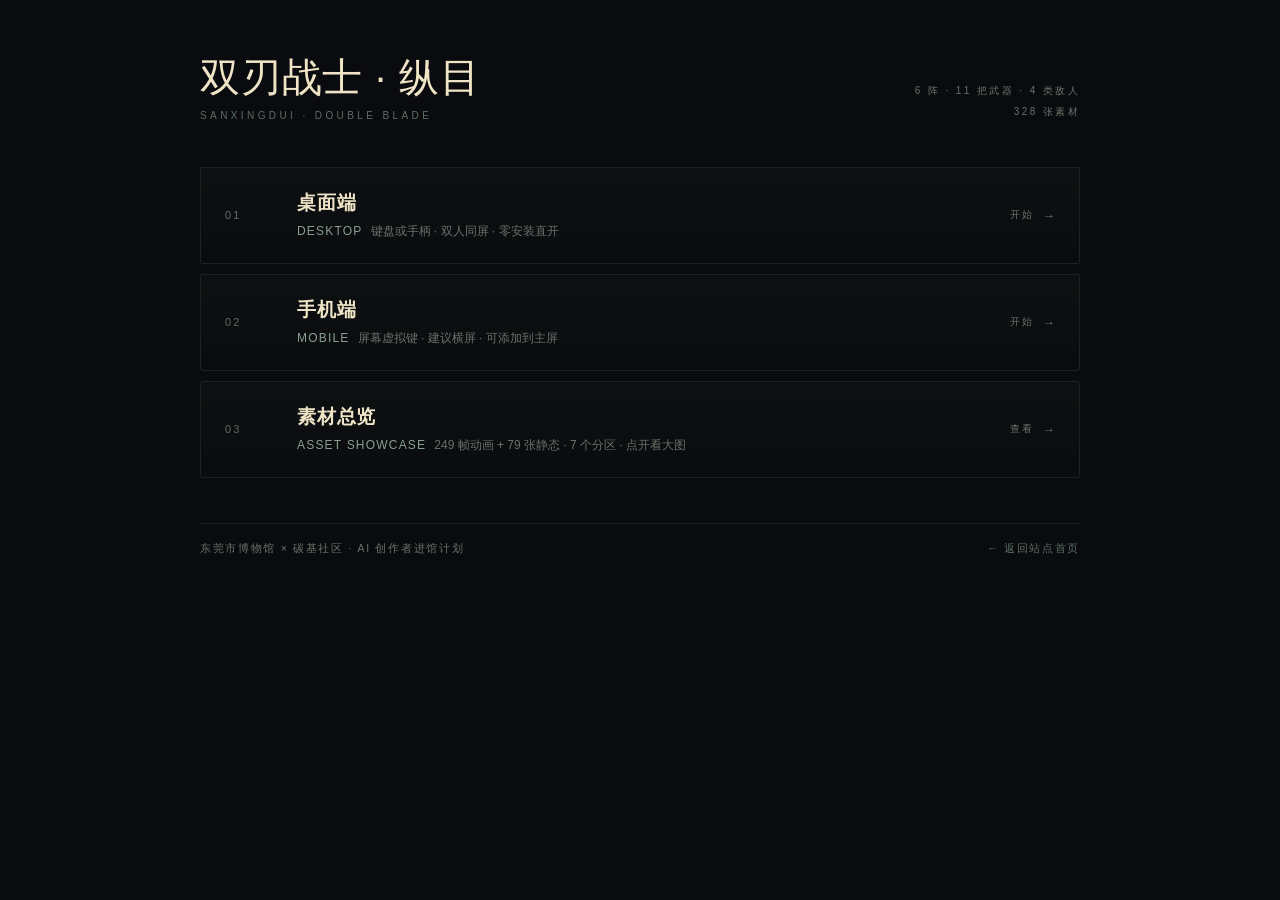
==== hub.html @ bc93ea7d "feat(showcase): 素材总览页 + 站点二级索引 展示页（录屏用，与游戏本体解耦，只读 js/anim-data.js 与 assets/）： - 7 个 tab：角色 12 动作 / 武" ====
<!DOCTYPE html>
<html lang="zh-CN">
<head>
<meta charset="UTF-8">
<meta name="viewport" content="width=device-width,initial-scale=1,viewport-fit=cover">
<title>双刃战士 · 纵目</title>
<meta name="theme-color" content="#0a0b0e">
<link rel="icon" href="play/assets/icon/favicon.ico">
<style>
  :root{
    color-scheme:dark;
    --ink:#0a0b0e;
    --line:#1d211f;
    --bronze:#8aa08f;
    --bronze-dim:#5c6f63;
    --patina:#3d6b57;
    --patina-lit:#7bb59c;
    --gold:#c6b998;
    --mute:#6a7268;
  }
  *{margin:0;padding:0;box-sizing:border-box}
  html,body{min-height:100%}
  body{
    background:var(--ink);
    color:var(--gold);
    font-family:-apple-system,BlinkMacSystemFont,"PingFang SC","Microsoft YaHei","Source Han Sans SC",sans-serif;
    -webkit-font-smoothing:antialiased;
    padding:clamp(28px,6vh,68px) clamp(20px,5vw,48px);
    display:flex;align-items:center;justify-content:center;
  }
  main{width:min(880px,100%)}

  .hd{display:flex;align-items:flex-end;justify-content:space-between;gap:24px;flex-wrap:wrap;margin-bottom:clamp(28px,5vh,48px)}
  h1{
    font-size:clamp(26px,4vw,40px);font-weight:300;letter-spacing:.02em;line-height:1.15;
    color:#f0e4c6;
  }
  h1 small{display:block;margin-top:10px;font-size:10px;letter-spacing:.34em;text-transform:uppercase;color:var(--bronze-dim)}
  .meta{font-size:10px;letter-spacing:.24em;color:var(--mute);text-align:right;line-height:2.1;white-space:nowrap}

  ul{list-style:none}
  li{margin-bottom:10px}
  a.entry{
    display:grid;grid-template-columns:52px 1fr auto;align-items:center;gap:20px;
    text-decoration:none;padding:22px 24px;
    border:1px solid var(--line);border-radius:2px;
    background:linear-gradient(180deg,rgba(61,107,87,.05),rgba(61,107,87,0));
    transition:border-color .2s ease,background .2s ease,transform .2s ease;
  }
  a.entry:hover,a.entry:focus-visible{
    border-color:rgba(123,181,156,.5);
    background:linear-gradient(180deg,rgba(61,107,87,.16),rgba(61,107,87,.02));
    outline:none;
  }
  .no{
    font-size:11px;letter-spacing:.2em;color:var(--bronze-dim);
    font-variant-numeric:tabular-nums;
  }
  .txt b{display:block;font-size:19px;font-weight:600;letter-spacing:.04em;color:#f0e4c6;transition:color .2s ease}
  a.entry:hover .txt b{color:var(--patina-lit)}
  .txt span{display:block;margin-top:6px;font-size:12px;line-height:1.6;color:var(--mute)}
  .txt em{font-style:normal;color:var(--bronze);letter-spacing:.1em;margin-right:8px}
  .go{
    font-size:10px;letter-spacing:.22em;color:var(--mute);
    display:flex;align-items:center;gap:8px;white-space:nowrap;
    transition:color .2s ease;
  }
  a.entry:hover .go{color:var(--patina-lit)}
  .go::after{content:"→";font-size:13px;letter-spacing:0}

  footer{
    margin-top:clamp(30px,5vh,46px);padding-top:18px;border-top:1px solid var(--line);
    display:flex;justify-content:space-between;gap:16px;flex-wrap:wrap;
    font-size:10.5px;letter-spacing:.16em;color:var(--mute);
  }
  footer a{color:var(--bronze-dim);text-decoration:none;transition:color .2s}
  footer a:hover{color:var(--gold)}

  @media (max-width:560px){
    a.entry{grid-template-columns:34px 1fr;gap:12px;padding:18px 16px}
    .go{display:none}
    .txt b{font-size:17px}
    .meta{text-align:left}
    footer{font-size:10px}
  }
</style>
</head>
<body>
<main>
  <div class="hd">
    <h1>
      双刃战士 · 纵目
      <small>Sanxingdui · Double Blade</small>
    </h1>
    <div class="meta">
      6 阵 · 11 把武器 · 4 类敌人<br>
      328 张素材
    </div>
  </div>

  <ul>
    <li>
      <a class="entry" href="play/">
        <span class="no">01</span>
        <span class="txt">
          <b>桌面端</b>
          <span><em>DESKTOP</em>键盘或手柄 · 双人同屏 · 零安装直开</span>
        </span>
        <span class="go">开始</span>
      </a>
    </li>
    <li>
      <a class="entry" href="play/mobile.html">
        <span class="no">02</span>
        <span class="txt">
          <b>手机端</b>
          <span><em>MOBILE</em>屏幕虚拟键 · 建议横屏 · 可添加到主屏</span>
        </span>
        <span class="go">开始</span>
      </a>
    </li>
    <li>
      <a class="entry" href="showcase/">
        <span class="no">03</span>
        <span class="txt">
          <b>素材总览</b>
          <span><em>ASSET SHOWCASE</em>249 帧动画 + 79 张静态 · 7 个分区 · 点开看大图</span>
        </span>
        <span class="go">查看</span>
      </a>
    </li>
  </ul>

  <footer>
    <span>东莞市博物馆 × 碳基社区 · AI 创作者进馆计划</span>
    <a href="/">← 返回站点首页</a>
  </footer>
</main>
</body>
</html>
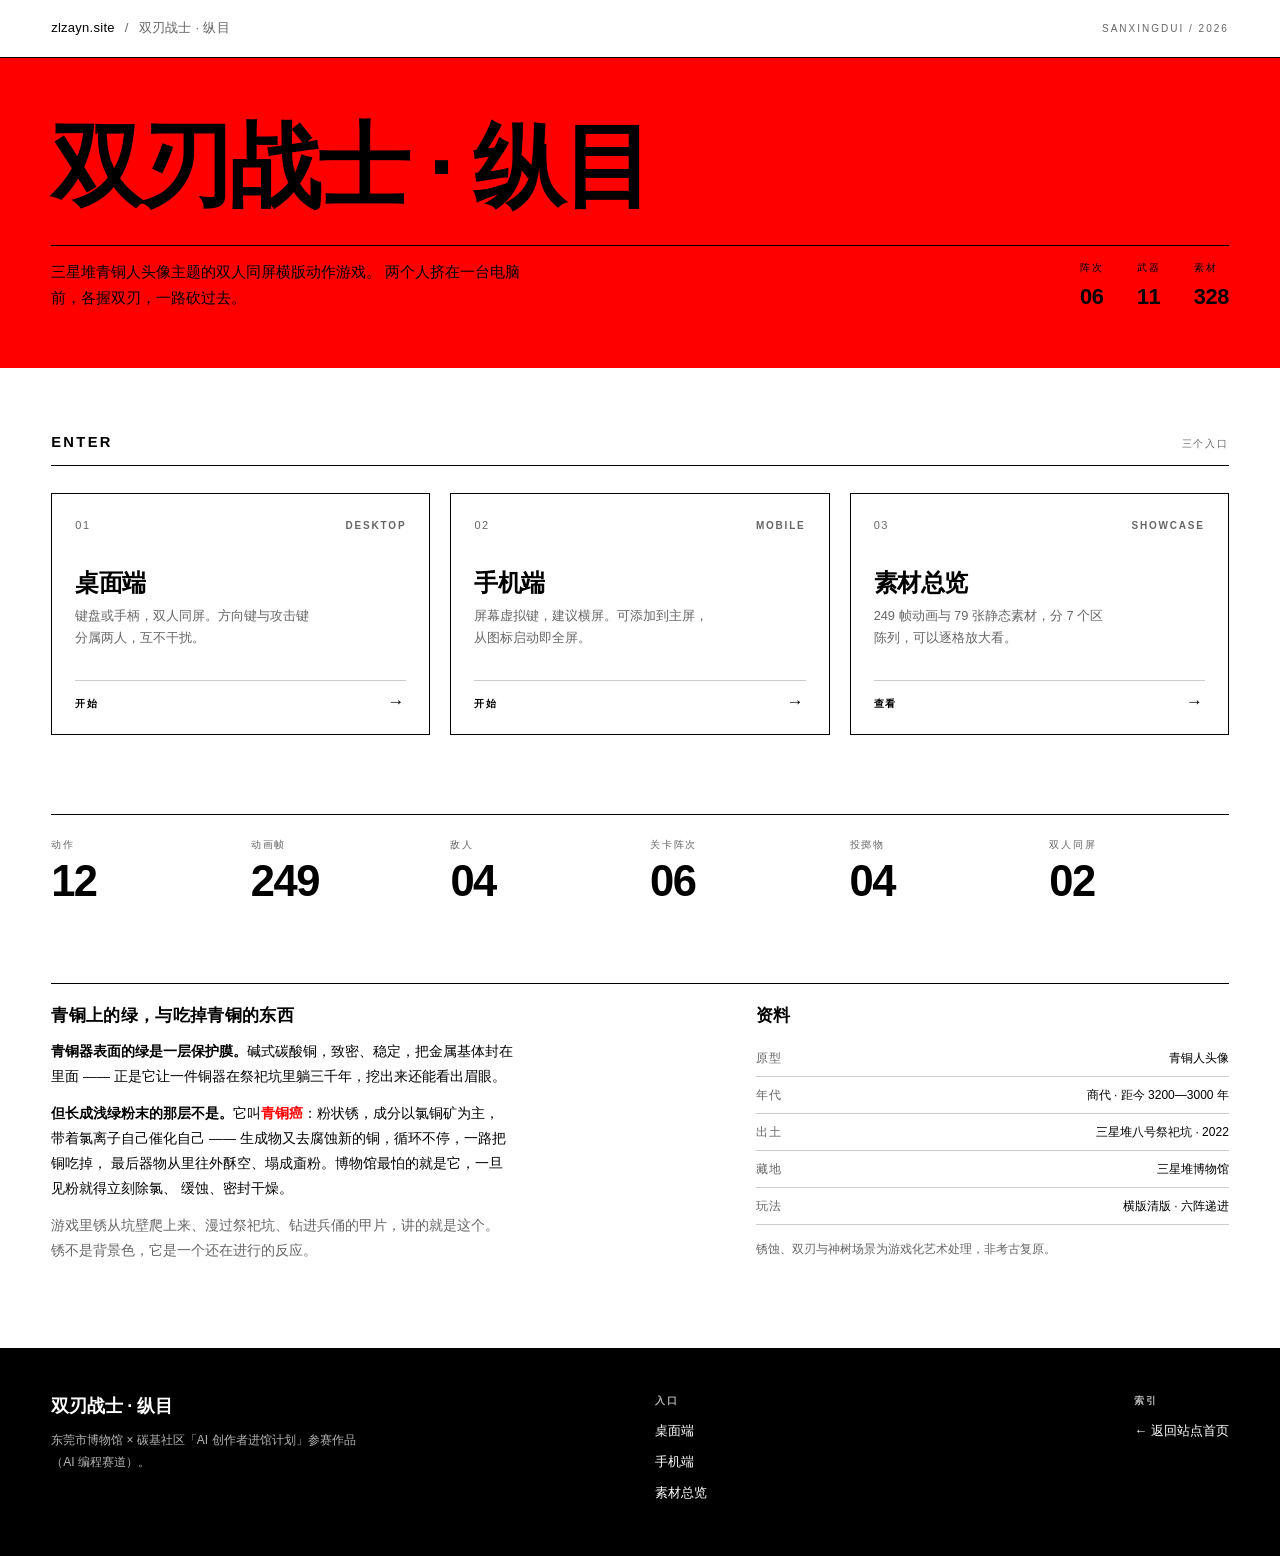
==== commit 71cc81fc: "feat(site): 一级 / 二级索引改成瑞士国际风格 + 站点 README 两个索引页都重写为 Swiss International Style： 纯黑 / 纯白 / 纯红三色、Helvet" ====
--- a/hub.html
+++ b/hub.html
@@ -3,138 +3,636 @@
 <head>
 <meta charset="UTF-8">
 <meta name="viewport" content="width=device-width,initial-scale=1,viewport-fit=cover">
-<title>双刃战士 · 纵目</title>
-<meta name="theme-color" content="#0a0b0e">
+<title>双刃战士 · 纵目 — 入口</title>
+<meta name="description" content="三星堆青铜人头像主题的双人同屏横版动作游戏：桌面端、手机端、素材总览。">
+<meta name="theme-color" content="#ffffff">
 <link rel="icon" href="play/assets/icon/favicon.ico">
 <style>
+  /* ==================================================================
+     Swiss International Style — 项目二级索引
+     ------------------------------------------------------------------
+     配色：#000 / #fff / #ff0000。无圆角、无阴影、无渐变。
+     交互只改颜色与边框色；唯一的位移是按钮箭头。
+     全部过渡 150ms ease-out。左对齐，标题超大粗体紧凑行高。
+     ================================================================== */
+
   :root{
-    color-scheme:dark;
-    --ink:#0a0b0e;
-    --line:#1d211f;
-    --bronze:#8aa08f;
-    --bronze-dim:#5c6f63;
-    --patina:#3d6b57;
-    --patina-lit:#7bb59c;
-    --gold:#c6b998;
-    --mute:#6a7268;
-  }
-  *{margin:0;padding:0;box-sizing:border-box}
-  html,body{min-height:100%}
+    --ink:#000000;
+    --paper:#ffffff;
+    --red:#ff0000;
+    --line:#cccccc;
+    --wash:#f0f0f0;
+    --mute:#666666;
+    --pad:clamp(20px, 4vw, 64px);
+  }
+
+  *,*::before,*::after{box-sizing:border-box}
+
+  html{-webkit-text-size-adjust:100%}
+
   body{
+    margin:0;
+    background:var(--paper);
+    color:var(--ink);
+    font-family:"Helvetica Neue",Helvetica,Arial,"Liberation Sans",
+                "PingFang SC","Hiragino Sans GB","Microsoft YaHei",sans-serif;
+    font-size:16px;
+    line-height:1.5;
+    -webkit-font-smoothing:antialiased;
+  }
+
+  .wrap{
+    max-width:1440px;
+    margin:0 auto;
+    padding-left:var(--pad);
+    padding-right:var(--pad);
+  }
+
+  code{
+    font-family:inherit;
+    font-size:0.94em;
+    border-bottom:1px solid var(--line);
+  }
+
+  /* ------------------------------------------------------------ 导航 */
+
+  .nav{border-bottom:1px solid var(--ink)}
+
+  .nav-in{
+    display:flex;
+    align-items:baseline;
+    justify-content:space-between;
+    gap:16px;
+    padding-top:18px;
+    padding-bottom:18px;
+  }
+
+  .crumb{
+    display:flex;
+    align-items:baseline;
+    gap:10px;
+    font-size:13px;
+    letter-spacing:0.02em;
+  }
+
+  .crumb a{
+    color:var(--ink);
+    text-decoration:none;
+    border-bottom:1px solid transparent;
+    transition:border-color 150ms ease-out,color 150ms ease-out;
+  }
+
+  .crumb a:hover{color:var(--red);border-bottom-color:var(--red)}
+
+  .crumb span{color:var(--mute)}
+
+  .nav-meta{
+    font-size:10px;
+    letter-spacing:0.2em;
+    text-transform:uppercase;
+    color:var(--mute);
+    font-variant-numeric:tabular-nums;
+    white-space:nowrap;
+  }
+
+  /* ------------------------------------------------------------ 标题块（红底）
+
+     Hero 用纯红实色块，黑字压在上面：对比度 5.25:1，过 WCAG AA。 */
+
+  .hero{
+    background:var(--red);
+    color:var(--ink);
+  }
+
+  .hero-in{
+    padding-top:clamp(40px,7vh,88px);
+    padding-bottom:clamp(36px,6vh,72px);
+  }
+
+  /* 一行标题：按可用宽度反算字号，宁可小一档也不折行。
+     line-height 用 1 —— 汉字没有上下伸部，压到 0.9 以下会切到头顶。 */
+  .hero h1{
+    margin:0;
+    font-size:clamp(26px,7.2vw,118px);
+    font-weight:700;
+    letter-spacing:-0.035em;
+    line-height:1;
+    white-space:nowrap;
+  }
+
+  .hero-sub{
+    display:grid;
+    grid-template-columns:repeat(12,1fr);
+    gap:16px;
+    margin-top:clamp(24px,3.6vh,40px);
+    padding-top:14px;
+    border-top:1px solid var(--ink);
+  }
+
+  .hero-sub p{
+    grid-column:span 7;
+    margin:0;
+    font-size:clamp(13px,1.15vw,15px);
+    line-height:1.75;
+    max-width:58ch;
+  }
+
+  .hero-sub dl{
+    grid-column:span 5;
+    justify-self:end;
+    margin:0;
+    display:flex;
+    gap:clamp(18px,2.6vw,40px);
+  }
+
+  .hero-sub dt{
+    font-size:10px;
+    letter-spacing:0.18em;
+    text-transform:uppercase;
+  }
+
+  .hero-sub dd{
+    margin:6px 0 0;
+    font-size:clamp(17px,1.7vw,23px);
+    font-weight:700;
+    letter-spacing:-0.02em;
+    font-variant-numeric:tabular-nums;
+  }
+
+  /* ------------------------------------------------------------ 三个入口 */
+
+  .entries{
+    padding-top:clamp(40px,7vh,88px);
+    padding-bottom:clamp(40px,7vh,88px);
+  }
+
+  .entries-hd{
+    display:flex;
+    align-items:baseline;
+    justify-content:space-between;
+    gap:16px;
+    padding-bottom:12px;
+    border-bottom:1px solid var(--ink);
+  }
+
+  .entries-hd h2{
+    margin:0;
+    font-size:clamp(13px,1.15vw,15px);
+    font-weight:700;
+    letter-spacing:0.16em;
+    text-transform:uppercase;
+  }
+
+  .entries-hd span{
+    font-size:10px;
+    letter-spacing:0.18em;
+    text-transform:uppercase;
+    color:var(--mute);
+  }
+
+  .grid{
+    display:grid;
+    grid-template-columns:repeat(12,1fr);
+    gap:clamp(12px,1.6vw,20px);
+    margin-top:clamp(20px,3vh,32px);
+  }
+
+  /* 卡片：直角、1px 黑框、无阴影。
+     hover 只做三件事：背景转 #f0f0f0、边框转红、标签转红 + 箭头右移。 */
+  .card{
+    grid-column:span 4;
+    display:flex;
+    flex-direction:column;
+    justify-content:space-between;
+    min-height:clamp(190px,20vw,240px);
+    border:1px solid var(--ink);
+    background:var(--paper);
+    padding:clamp(16px,1.8vw,24px);
+    text-decoration:none;
+    color:var(--ink);
+    transition:background-color 150ms ease-out,border-color 150ms ease-out;
+  }
+
+  .card:hover,
+  .card:focus-visible{
+    background:var(--wash);
+    border-color:var(--red);
+  }
+
+  .card-top{
+    display:flex;
+    align-items:baseline;
+    justify-content:space-between;
+    gap:12px;
+  }
+
+  .card-no{
+    font-size:11px;
+    letter-spacing:0.14em;
+    color:var(--mute);
+    font-variant-numeric:tabular-nums;
+    transition:color 150ms ease-out;
+  }
+
+  .card:hover .card-no{color:var(--red)}
+
+  .card-tag{
+    font-size:10px;
+    font-weight:700;
+    letter-spacing:0.18em;
+    text-transform:uppercase;
+    color:var(--mute);
+    transition:color 150ms ease-out;
+  }
+
+  .card:hover .card-tag{color:var(--red)}
+
+  .card-mid{margin-top:clamp(24px,3vw,36px)}
+
+  .card h3{
+    margin:0;
+    font-size:clamp(18px,1.9vw,24px);
+    font-weight:700;
+    letter-spacing:-0.02em;
+    line-height:1.15;
+  }
+
+  .card p{
+    margin:8px 0 0;
+    font-size:clamp(12px,1vw,13px);
+    line-height:1.7;
+    color:var(--mute);
+    max-width:34ch;
+  }
+
+  .card-go{
+    display:flex;
+    align-items:baseline;
+    justify-content:space-between;
+    gap:12px;
+    margin-top:clamp(20px,2.6vw,32px);
+    padding-top:12px;
+    border-top:1px solid var(--line);
+    font-size:10px;
+    font-weight:700;
+    letter-spacing:0.18em;
+    text-transform:uppercase;
+    transition:border-color 150ms ease-out;
+  }
+
+  .card:hover .card-go{border-top-color:var(--red)}
+
+  .card-arrow{
+    font-size:17px;
+    line-height:1;
+    transition:transform 150ms ease-out,color 150ms ease-out;
+  }
+
+  .card:hover .card-arrow,
+  .card:focus-visible .card-arrow{
+    transform:translateX(8px);
+    color:var(--red);
+  }
+
+  /* ------------------------------------------------------------ 数据 */
+
+  .facts{
+    padding-bottom:clamp(40px,7vh,88px);
+  }
+
+  .facts-grid{
+    display:grid;
+    grid-template-columns:repeat(12,1fr);
+    gap:clamp(12px,1.6vw,20px);
+    border-top:1px solid var(--ink);
+    padding-top:clamp(16px,2.4vh,24px);
+  }
+
+  .fact{grid-column:span 2}
+
+  .fact dt{
+    font-size:10px;
+    letter-spacing:0.18em;
+    text-transform:uppercase;
+    color:var(--mute);
+  }
+
+  .fact dd{
+    margin:8px 0 0;
+    font-size:clamp(24px,3.4vw,44px);
+    font-weight:700;
+    letter-spacing:-0.035em;
+    line-height:1;
+    font-variant-numeric:tabular-nums;
+  }
+
+  /* ------------------------------------------------------------ 关于 */
+
+  .about{
+    padding-bottom:clamp(48px,8vh,104px);
+  }
+
+  .about-grid{
+    display:grid;
+    grid-template-columns:repeat(12,1fr);
+    gap:clamp(16px,2.4vw,40px);
+    border-top:1px solid var(--ink);
+    padding-top:20px;
+  }
+
+  .about-main{grid-column:span 7}
+  .about-side{grid-column:span 5}
+
+  .about h2{
+    margin:0 0 12px;
+    font-size:clamp(15px,1.3vw,17px);
+    font-weight:700;
+    letter-spacing:0.02em;
+  }
+
+  .about p{
+    margin:0 0 12px;
+    font-size:13.5px;
+    line-height:1.85;
+    max-width:62ch;
+  }
+
+  .about p.mute{color:var(--mute)}
+
+  .about b{font-weight:700}
+
+  .about em{
+    font-style:normal;
+    color:var(--red);
+    font-weight:700;
+  }
+
+  .about-side dl{
+    margin:0;
+    display:grid;
+    grid-template-columns:1fr;
+    gap:0;
+  }
+
+  .about-side .kv{
+    display:flex;
+    justify-content:space-between;
+    gap:16px;
+    padding:9px 0;
+    border-bottom:1px solid var(--line);
+    font-size:12px;
+  }
+
+  .about-side .kv dt{color:var(--mute);letter-spacing:0.04em}
+  .about-side .kv dd{margin:0;font-variant-numeric:tabular-nums}
+
+  /* ------------------------------------------------------------ 页脚 */
+
+  .foot{
     background:var(--ink);
-    color:var(--gold);
-    font-family:-apple-system,BlinkMacSystemFont,"PingFang SC","Microsoft YaHei","Source Han Sans SC",sans-serif;
-    -webkit-font-smoothing:antialiased;
-    padding:clamp(28px,6vh,68px) clamp(20px,5vw,48px);
-    display:flex;align-items:center;justify-content:center;
-  }
-  main{width:min(880px,100%)}
-
-  .hd{display:flex;align-items:flex-end;justify-content:space-between;gap:24px;flex-wrap:wrap;margin-bottom:clamp(28px,5vh,48px)}
-  h1{
-    font-size:clamp(26px,4vw,40px);font-weight:300;letter-spacing:.02em;line-height:1.15;
-    color:#f0e4c6;
-  }
-  h1 small{display:block;margin-top:10px;font-size:10px;letter-spacing:.34em;text-transform:uppercase;color:var(--bronze-dim)}
-  .meta{font-size:10px;letter-spacing:.24em;color:var(--mute);text-align:right;line-height:2.1;white-space:nowrap}
-
-  ul{list-style:none}
-  li{margin-bottom:10px}
-  a.entry{
-    display:grid;grid-template-columns:52px 1fr auto;align-items:center;gap:20px;
-    text-decoration:none;padding:22px 24px;
-    border:1px solid var(--line);border-radius:2px;
-    background:linear-gradient(180deg,rgba(61,107,87,.05),rgba(61,107,87,0));
-    transition:border-color .2s ease,background .2s ease,transform .2s ease;
-  }
-  a.entry:hover,a.entry:focus-visible{
-    border-color:rgba(123,181,156,.5);
-    background:linear-gradient(180deg,rgba(61,107,87,.16),rgba(61,107,87,.02));
-    outline:none;
-  }
-  .no{
-    font-size:11px;letter-spacing:.2em;color:var(--bronze-dim);
-    font-variant-numeric:tabular-nums;
-  }
-  .txt b{display:block;font-size:19px;font-weight:600;letter-spacing:.04em;color:#f0e4c6;transition:color .2s ease}
-  a.entry:hover .txt b{color:var(--patina-lit)}
-  .txt span{display:block;margin-top:6px;font-size:12px;line-height:1.6;color:var(--mute)}
-  .txt em{font-style:normal;color:var(--bronze);letter-spacing:.1em;margin-right:8px}
-  .go{
-    font-size:10px;letter-spacing:.22em;color:var(--mute);
-    display:flex;align-items:center;gap:8px;white-space:nowrap;
-    transition:color .2s ease;
-  }
-  a.entry:hover .go{color:var(--patina-lit)}
-  .go::after{content:"→";font-size:13px;letter-spacing:0}
-
-  footer{
-    margin-top:clamp(30px,5vh,46px);padding-top:18px;border-top:1px solid var(--line);
-    display:flex;justify-content:space-between;gap:16px;flex-wrap:wrap;
-    font-size:10.5px;letter-spacing:.16em;color:var(--mute);
-  }
-  footer a{color:var(--bronze-dim);text-decoration:none;transition:color .2s}
-  footer a:hover{color:var(--gold)}
-
-  @media (max-width:560px){
-    a.entry{grid-template-columns:34px 1fr;gap:12px;padding:18px 16px}
-    .go{display:none}
-    .txt b{font-size:17px}
-    .meta{text-align:left}
-    footer{font-size:10px}
+    color:var(--paper);
+  }
+
+  .foot-in{
+    display:grid;
+    grid-template-columns:repeat(12,1fr);
+    gap:clamp(16px,2.4vw,40px);
+    padding-top:clamp(32px,5vh,56px);
+    padding-bottom:clamp(32px,5vh,56px);
+  }
+
+  .foot-a{grid-column:span 6}
+  .foot-b{grid-column:span 3}
+  .foot-c{grid-column:span 3;justify-self:end}
+
+  .foot .mark{
+    font-size:clamp(15px,1.6vw,18px);
+    font-weight:700;
+    letter-spacing:-0.01em;
+  }
+
+  .foot p{
+    margin:10px 0 0;
+    font-size:12px;
+    line-height:1.8;
+    color:#b3b3b3;
+    max-width:46ch;
+  }
+
+  .foot h4{
+    margin:0 0 10px;
+    font-size:10px;
+    font-weight:700;
+    letter-spacing:0.18em;
+    text-transform:uppercase;
+    color:#b3b3b3;
+  }
+
+  .foot ul{list-style:none;margin:0;padding:0}
+  .foot li{margin-bottom:7px}
+
+  .foot a{
+    color:var(--paper);
+    text-decoration:none;
+    font-size:13px;
+    transition:color 150ms ease-out;
+  }
+
+  .foot a:hover{color:var(--red)}
+
+  /* ------------------------------------------------------------ 焦点与动效 */
+
+  a:focus-visible{
+    outline:2px solid var(--ink);
+    outline-offset:3px;
+  }
+
+  .foot a:focus-visible{outline-color:var(--paper)}
+
+  @media (prefers-reduced-motion: reduce){
+    *{transition:none !important}
+    .card:hover .card-arrow,
+    .card:focus-visible .card-arrow{transform:none}
+  }
+
+  /* ------------------------------------------------------------ 窄屏 */
+
+  @media (max-width:980px){
+    .card{grid-column:span 6}
+    .fact{grid-column:span 3}
+    .about-main,.about-side{grid-column:span 12}
+  }
+
+  /* 极窄屏兜底：nowrap 的标题在 240px 以下会顶出横向滚动条 */
+  @media (max-width:420px){
+    .hero h1{white-space:normal;font-size:26px;line-height:1.15}
+  }
+
+  @media (max-width:700px){
+    .hero-sub p,
+    .hero-sub dl{grid-column:span 12}
+    .hero-sub dl{justify-self:start;margin-top:6px;flex-wrap:wrap}
+    .card{grid-column:span 12;min-height:0}
+    .fact{grid-column:span 4}
+    .foot-a,.foot-b,.foot-c{grid-column:span 12;justify-self:start}
   }
 </style>
 </head>
 <body>
+
+<nav class="nav">
+  <div class="wrap nav-in">
+    <div class="crumb">
+      <a href="/">zlzayn.site</a>
+      <span>/</span>
+      <span>双刃战士 · 纵目</span>
+    </div>
+    <span class="nav-meta">Sanxingdui / 2026</span>
+  </div>
+</nav>
+
+<header class="hero">
+  <div class="wrap hero-in">
+    <h1>双刃战士 · 纵目</h1>
+    <div class="hero-sub">
+      <p>
+        三星堆青铜人头像主题的双人同屏横版动作游戏。
+        两个人挤在一台电脑前，各握双刃，一路砍过去。
+      </p>
+      <dl>
+        <div><dt>阵次</dt><dd>06</dd></div>
+        <div><dt>武器</dt><dd>11</dd></div>
+        <div><dt>素材</dt><dd>328</dd></div>
+      </dl>
+    </div>
+  </div>
+</header>
+
 <main>
-  <div class="hd">
-    <h1>
-      双刃战士 · 纵目
-      <small>Sanxingdui · Double Blade</small>
-    </h1>
-    <div class="meta">
-      6 阵 · 11 把武器 · 4 类敌人<br>
-      328 张素材
+  <section class="wrap entries">
+    <div class="entries-hd">
+      <h2>Enter</h2>
+      <span>三个入口</span>
+    </div>
+
+    <div class="grid">
+      <a class="card" href="play/">
+        <div class="card-top">
+          <span class="card-no">01</span>
+          <span class="card-tag">Desktop</span>
+        </div>
+        <div class="card-mid">
+          <h3>桌面端</h3>
+          <p>键盘或手柄，双人同屏。方向键与攻击键分属两人，互不干扰。</p>
+        </div>
+        <div class="card-go">
+          <span>开始</span>
+          <span class="card-arrow" aria-hidden="true">→</span>
+        </div>
+      </a>
+
+      <a class="card" href="play/mobile.html">
+        <div class="card-top">
+          <span class="card-no">02</span>
+          <span class="card-tag">Mobile</span>
+        </div>
+        <div class="card-mid">
+          <h3>手机端</h3>
+          <p>屏幕虚拟键，建议横屏。可添加到主屏，从图标启动即全屏。</p>
+        </div>
+        <div class="card-go">
+          <span>开始</span>
+          <span class="card-arrow" aria-hidden="true">→</span>
+        </div>
+      </a>
+
+      <a class="card" href="showcase/">
+        <div class="card-top">
+          <span class="card-no">03</span>
+          <span class="card-tag">Showcase</span>
+        </div>
+        <div class="card-mid">
+          <h3>素材总览</h3>
+          <p>249 帧动画与 79 张静态素材，分 7 个区陈列，可以逐格放大看。</p>
+        </div>
+        <div class="card-go">
+          <span>查看</span>
+          <span class="card-arrow" aria-hidden="true">→</span>
+        </div>
+      </a>
+    </div>
+  </section>
+
+  <section class="wrap facts">
+    <dl class="facts-grid">
+      <div class="fact"><dt>动作</dt><dd>12</dd></div>
+      <div class="fact"><dt>动画帧</dt><dd>249</dd></div>
+      <div class="fact"><dt>敌人</dt><dd>04</dd></div>
+      <div class="fact"><dt>关卡阵次</dt><dd>06</dd></div>
+      <div class="fact"><dt>投掷物</dt><dd>04</dd></div>
+      <div class="fact"><dt>双人同屏</dt><dd>02</dd></div>
+    </dl>
+  </section>
+
+  <section class="wrap about">
+    <div class="about-grid">
+      <div class="about-main">
+        <h2>青铜上的绿，与吃掉青铜的东西</h2>
+        <p>
+          <b>青铜器表面的绿是一层保护膜。</b>碱式碳酸铜，致密、稳定，把金属基体封在里面 ——
+          正是它让一件铜器在祭祀坑里躺三千年，挖出来还能看出眉眼。
+        </p>
+        <p>
+          <b>但长成浅绿粉末的那层不是。</b>它叫<em>青铜癌</em>：粉状锈，成分以氯铜矿为主，
+          带着氯离子自己催化自己 —— 生成物又去腐蚀新的铜，循环不停，一路把铜吃掉，
+          最后器物从里往外酥空、塌成齑粉。博物馆最怕的就是它，一旦见粉就得立刻除氯、
+          缓蚀、密封干燥。
+        </p>
+        <p class="mute">
+          游戏里锈从坑壁爬上来、漫过祭祀坑、钻进兵俑的甲片，讲的就是这个。
+          锈不是背景色，它是一个还在进行的反应。
+        </p>
+      </div>
+
+      <div class="about-side">
+        <h2>资料</h2>
+        <dl>
+          <div class="kv"><dt>原型</dt><dd>青铜人头像</dd></div>
+          <div class="kv"><dt>年代</dt><dd>商代 · 距今 3200—3000 年</dd></div>
+          <div class="kv"><dt>出土</dt><dd>三星堆八号祭祀坑 · 2022</dd></div>
+          <div class="kv"><dt>藏地</dt><dd>三星堆博物馆</dd></div>
+          <div class="kv"><dt>玩法</dt><dd>横版清版 · 六阵递进</dd></div>
+        </dl>
+        <p class="mute" style="margin-top:14px;font-size:11.5px;line-height:1.8;color:#666">
+          锈蚀、双刃与神树场景为游戏化艺术处理，非考古复原。
+        </p>
+      </div>
+    </div>
+  </section>
+</main>
+
+<footer class="foot">
+  <div class="wrap foot-in">
+    <div class="foot-a">
+      <span class="mark">双刃战士 · 纵目</span>
+      <p>东莞市博物馆 × 碳基社区「AI 创作者进馆计划」参赛作品（AI 编程赛道）。</p>
+    </div>
+    <div class="foot-b">
+      <h4>入口</h4>
+      <ul>
+        <li><a href="play/">桌面端</a></li>
+        <li><a href="play/mobile.html">手机端</a></li>
+        <li><a href="showcase/">素材总览</a></li>
+      </ul>
+    </div>
+    <div class="foot-c">
+      <h4>索引</h4>
+      <ul>
+        <li><a href="/">← 返回站点首页</a></li>
+      </ul>
     </div>
   </div>
-
-  <ul>
-    <li>
-      <a class="entry" href="play/">
-        <span class="no">01</span>
-        <span class="txt">
-          <b>桌面端</b>
-          <span><em>DESKTOP</em>键盘或手柄 · 双人同屏 · 零安装直开</span>
-        </span>
-        <span class="go">开始</span>
-      </a>
-    </li>
-    <li>
-      <a class="entry" href="play/mobile.html">
-        <span class="no">02</span>
-        <span class="txt">
-          <b>手机端</b>
-          <span><em>MOBILE</em>屏幕虚拟键 · 建议横屏 · 可添加到主屏</span>
-        </span>
-        <span class="go">开始</span>
-      </a>
-    </li>
-    <li>
-      <a class="entry" href="showcase/">
-        <span class="no">03</span>
-        <span class="txt">
-          <b>素材总览</b>
-          <span><em>ASSET SHOWCASE</em>249 帧动画 + 79 张静态 · 7 个分区 · 点开看大图</span>
-        </span>
-        <span class="go">查看</span>
-      </a>
-    </li>
-  </ul>
-
-  <footer>
-    <span>东莞市博物馆 × 碳基社区 · AI 创作者进馆计划</span>
-    <a href="/">← 返回站点首页</a>
-  </footer>
-</main>
+</footer>
+
 </body>
 </html>
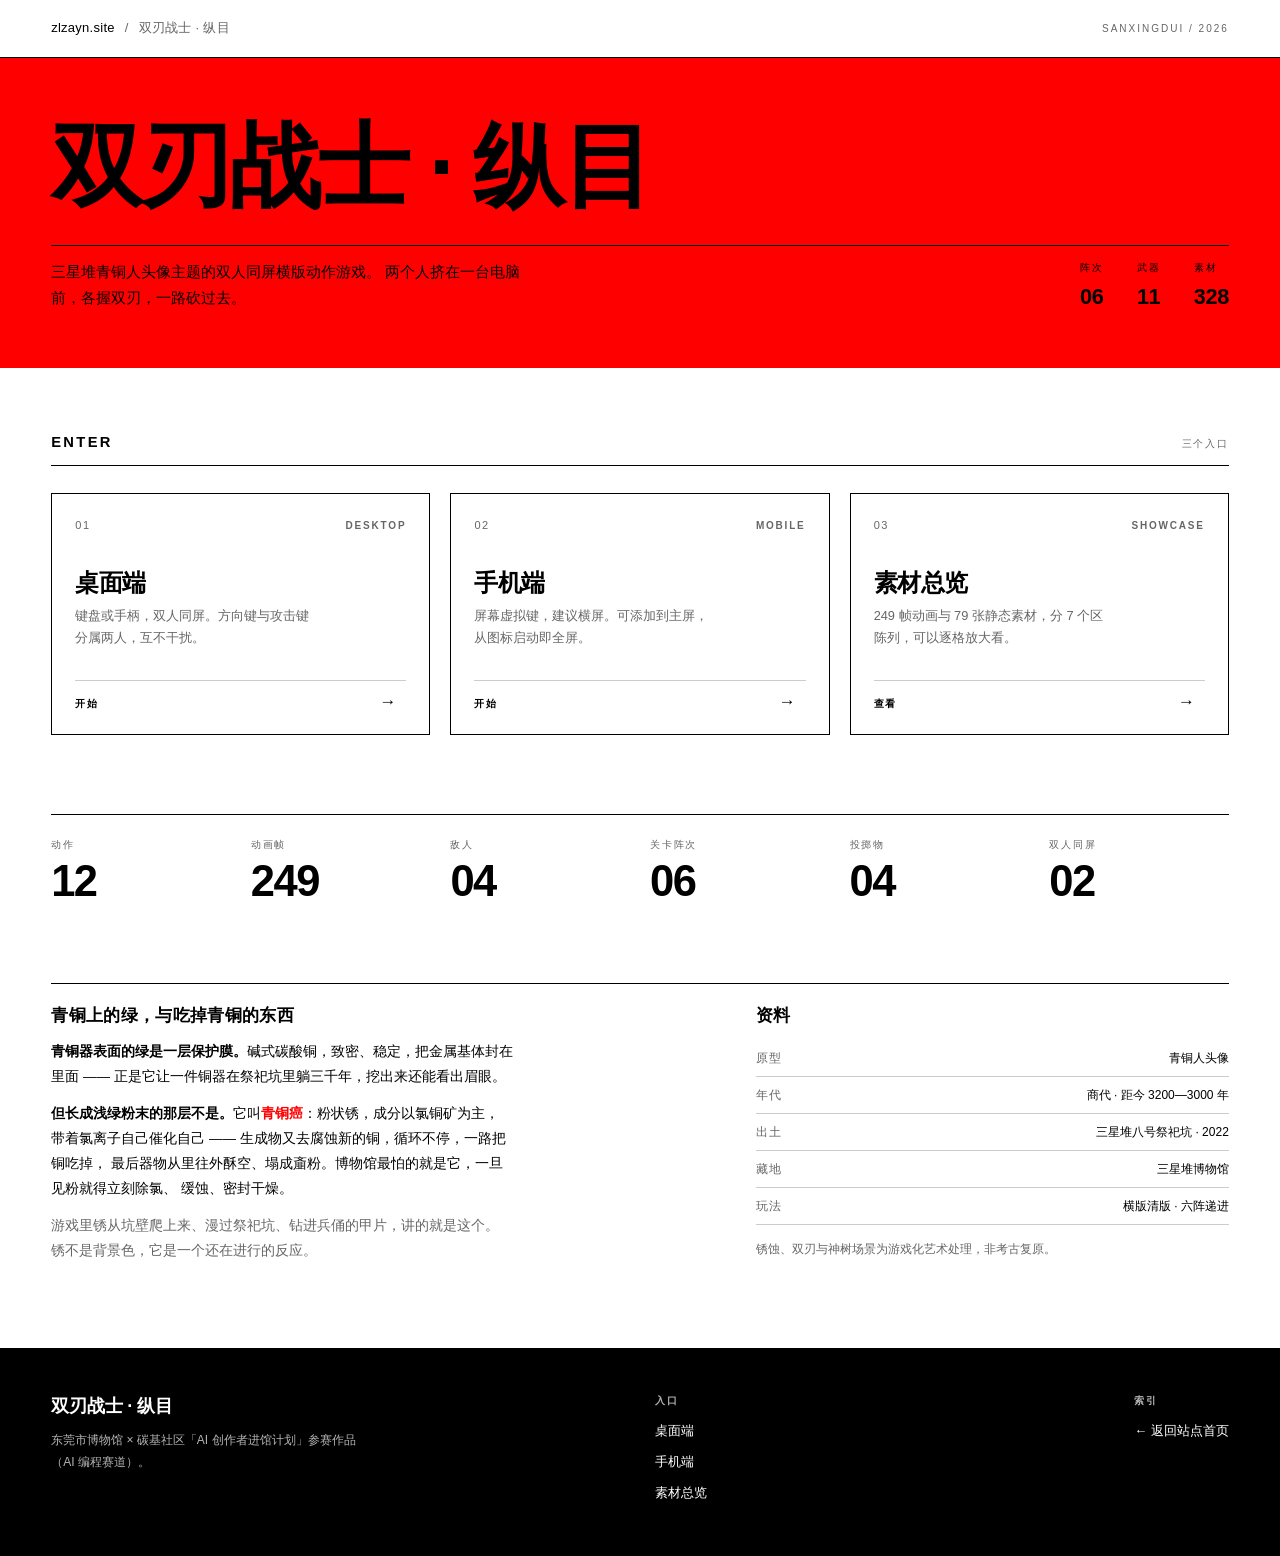
==== commit fad12dd2: "fix(site): 索引页箭头 hover 不再探出网格 问题：一级索引导航行的箭头列只有 24px，箭头右对齐，hover 时 translateX(8px) 会顶到内容区右边界外 8px —— " ====
--- a/hub.html
+++ b/hub.html
@@ -282,9 +282,12 @@
 
   .card:hover .card-go{border-top-color:var(--red)}
 
+  /* 与一级索引同一套口径：静止态先退后 8px，hover 时把这段轨道填满 */
   .card-arrow{
+    display:block;
     font-size:17px;
     line-height:1;
+    margin-right:8px;
     transition:transform 150ms ease-out,color 150ms ease-out;
   }
 
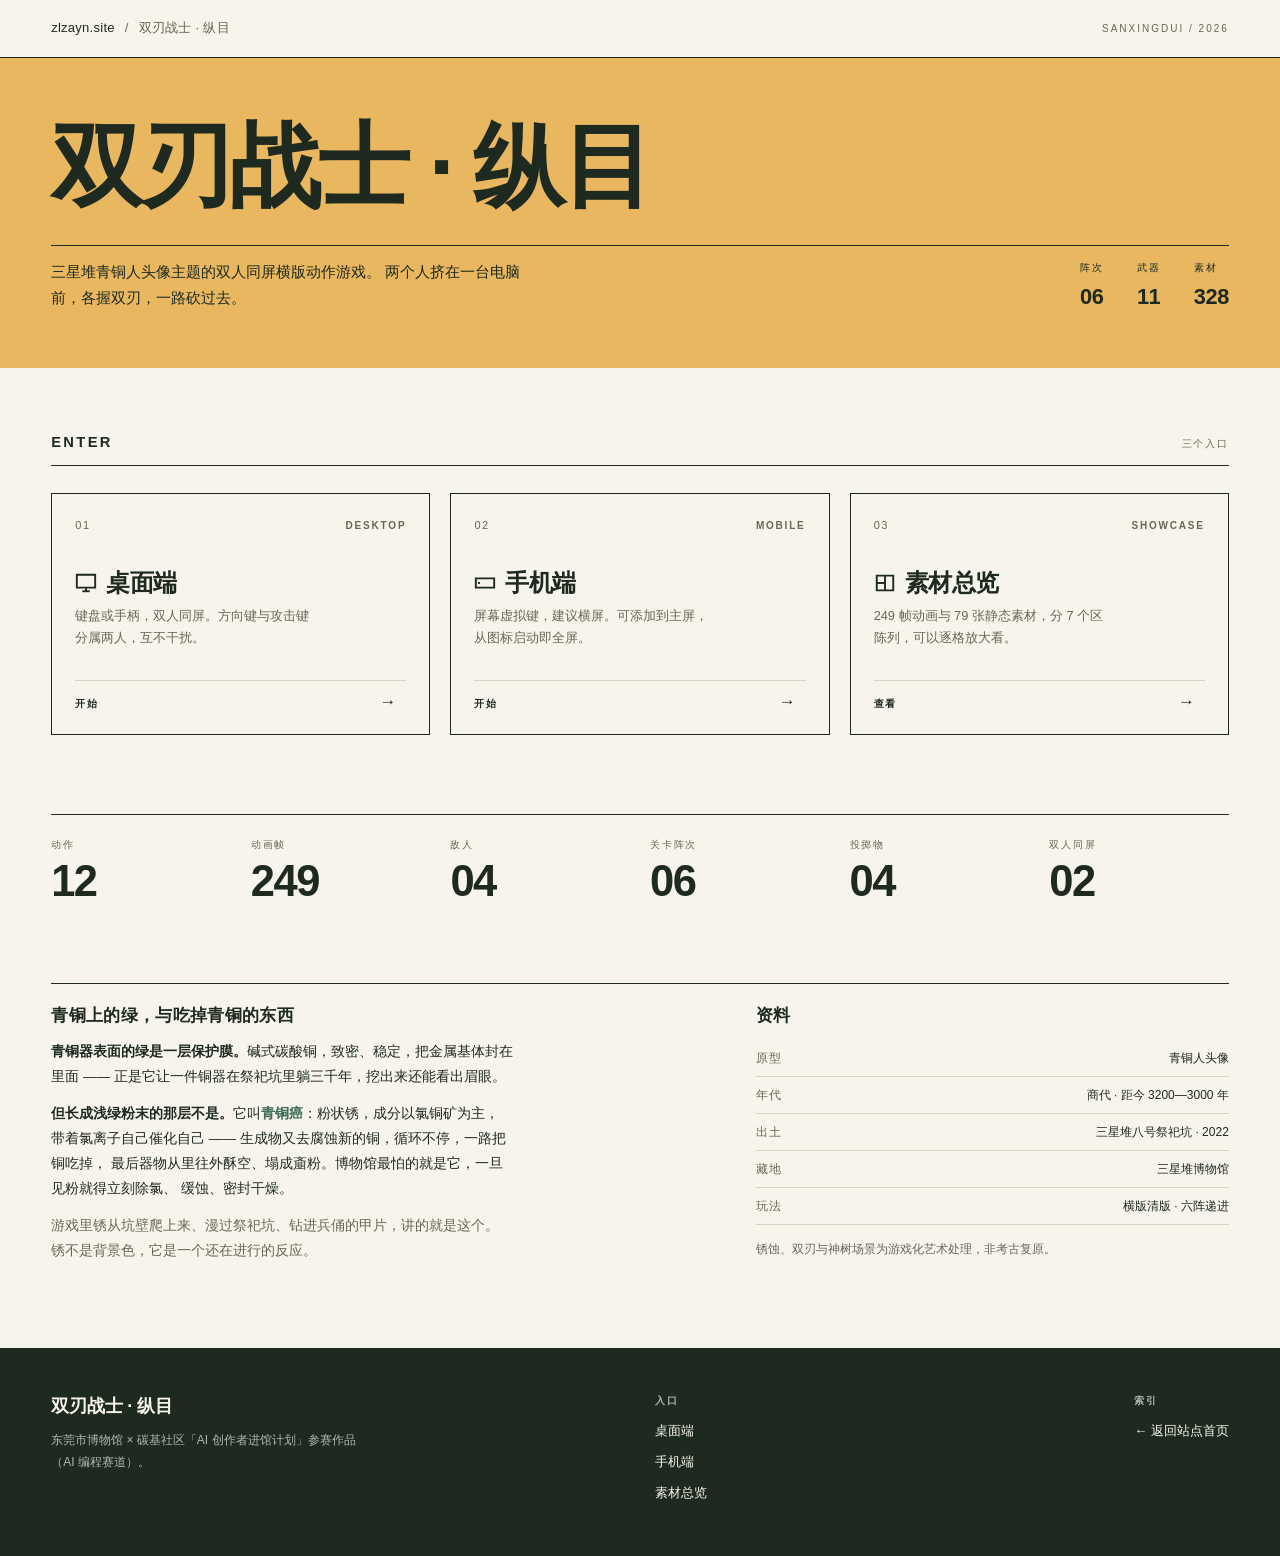
==== commit dda0e2ac: "feat(site): 二级索引换青铜配色 + 卡片图标 + 三页统一选中色 配色：zongmu 二级索引不再用黑白红，改用游戏自己的背景层 assets/bg-mid.webp 里取的四档色 —— " ====
--- a/hub.html
+++ b/hub.html
@@ -5,24 +5,32 @@
 <meta name="viewport" content="width=device-width,initial-scale=1,viewport-fit=cover">
 <title>双刃战士 · 纵目 — 入口</title>
 <meta name="description" content="三星堆青铜人头像主题的双人同屏横版动作游戏：桌面端、手机端、素材总览。">
-<meta name="theme-color" content="#ffffff">
+<meta name="theme-color" content="#f7f4ec">
 <link rel="icon" href="play/assets/icon/favicon.ico">
 <style>
   /* ==================================================================
-     Swiss International Style — 项目二级索引
+     项目二级索引 — 瑞士式骨架，青铜配色
      ------------------------------------------------------------------
-     配色：#000 / #fff / #ff0000。无圆角、无阴影、无渐变。
-     交互只改颜色与边框色；唯一的位移是按钮箭头。
-     全部过渡 150ms ease-out。左对齐，标题超大粗体紧凑行高。
+     排版骨架仍是瑞士国际风格（严格网格、无圆角、无阴影、无渐变、
+     左对齐、箭头是唯一位移、150ms ease-out），但颜色不再用黑白红，
+     而是取自游戏自己的背景层 assets/bg-mid.webp：
+
+       深墨绿 #273b2f / #1e2a20   坑壁与柱影
+       金黄   #e8b75f / #bf9a50   夕照与台基高光
+       陶土棕 #7c5a2a / #a77b3a   夯土与陶器
+
+     也就是说：本站一级索引走黑白红，进了项目就走项目自己的色。
      ================================================================== */
 
   :root{
-    --ink:#000000;
-    --paper:#ffffff;
-    --red:#ff0000;
-    --line:#cccccc;
-    --wash:#f0f0f0;
-    --mute:#666666;
+    --ink:#1e2a20;      /* 深墨绿：正文与边框 */
+    --paper:#f7f4ec;    /* 暖白：底色（不是纯白，带一点土调） */
+    --gold:#e8b75f;     /* 金黄：hero 底色 / 深底上的链接 hover */
+    --clay:#7c5a2a;     /* 陶土棕：浅底上的 hover 文字与边框 */
+    --patina:#3d6b57;   /* 青铜绿：语义色，与素材总览页共用同一个值 */
+    --line:#d9d3c2;     /* 暖灰：分隔线 */
+    --wash:#efe9d9;     /* hover 背景 */
+    --mute:#6b6555;     /* 弱化文字 */
     --pad:clamp(20px, 4vw, 64px);
   }
 
@@ -82,7 +90,7 @@
     transition:border-color 150ms ease-out,color 150ms ease-out;
   }
 
-  .crumb a:hover{color:var(--red);border-bottom-color:var(--red)}
+  .crumb a:hover{color:var(--clay);border-bottom-color:var(--clay)}
 
   .crumb span{color:var(--mute)}
 
@@ -100,7 +108,7 @@
      Hero 用纯红实色块，黑字压在上面：对比度 5.25:1，过 WCAG AA。 */
 
   .hero{
-    background:var(--red);
+    background:var(--gold);
     color:var(--ink);
   }
 
@@ -216,7 +224,7 @@
   .card:hover,
   .card:focus-visible{
     background:var(--wash);
-    border-color:var(--red);
+    border-color:var(--clay);
   }
 
   .card-top{
@@ -234,7 +242,7 @@
     transition:color 150ms ease-out;
   }
 
-  .card:hover .card-no{color:var(--red)}
+  .card:hover .card-no{color:var(--clay)}
 
   .card-tag{
     font-size:10px;
@@ -245,7 +253,30 @@
     transition:color 150ms ease-out;
   }
 
-  .card:hover .card-tag{color:var(--red)}
+  .card:hover .card-tag{color:var(--clay)}
+
+  /* 卡片图标做成「标题前面的符号」，与文字同一行 ——
+     不单独占一行，卡片高度不变。
+     线性几何、currentColor 描边，hover 时只跟着颜色变量走。 */
+  .card h3{
+    display:flex;
+    align-items:center;
+    gap:9px;
+  }
+  .card-icon{
+    flex:none;
+    display:block;
+    width:22px;
+    height:22px;
+    color:var(--ink);
+    transition:color 150ms ease-out;
+  }
+  .card:hover .card-icon,
+  .card:focus-visible .card-icon{color:var(--clay)}
+  .card-icon path,
+  .card-icon rect,
+  .card-icon line,
+  .card-icon circle{stroke:currentColor;stroke-width:1.9;fill:none;vector-effect:non-scaling-stroke}
 
   .card-mid{margin-top:clamp(24px,3vw,36px)}
 
@@ -280,7 +311,7 @@
     transition:border-color 150ms ease-out;
   }
 
-  .card:hover .card-go{border-top-color:var(--red)}
+  .card:hover .card-go{border-top-color:var(--clay)}
 
   /* 与一级索引同一套口径：静止态先退后 8px，hover 时把这段轨道填满 */
   .card-arrow{
@@ -294,7 +325,7 @@
   .card:hover .card-arrow,
   .card:focus-visible .card-arrow{
     transform:translateX(8px);
-    color:var(--red);
+    color:var(--clay);
   }
 
   /* ------------------------------------------------------------ 数据 */
@@ -364,9 +395,14 @@
 
   .about b{font-weight:700}
 
+  /* 语义色 ≠ 主题色。
+     青铜癌是浅绿粉末（氯铜矿），拿陶土棕去标它是说反了；
+     这个词必须用绿，而且要和素材总览页的「青铜癌」同一个绿
+     （showcase.css 的 .gloss em 也是 #3d6b57），否则同一个项目里
+     同一句话会出现两种颜色。 */
   .about em{
     font-style:normal;
-    color:var(--red);
+    color:var(--patina);
     font-weight:700;
   }
 
@@ -441,7 +477,17 @@
     transition:color 150ms ease-out;
   }
 
-  .foot a:hover{color:var(--red)}
+  /* 深墨绿底上陶土棕只有 2.5:1，看不清 —— 深底上的 hover 一律用金黄 */
+  .foot a:hover{color:var(--gold)}
+
+  /* ------------------------------------------------------------ 选中文字
+
+     默认蓝在这套青铜配色里同样出戏。选中用 hero 那一块的金黄实底
+     配墨绿字（8.08:1），既醒目又不引入新的色相。
+     深色页脚反过来用金黄底 + 墨绿字，保证任何底色上都读得清。 */
+
+  ::selection{background:var(--gold);color:var(--ink)}
+  .foot ::selection{background:var(--gold);color:var(--ink)}
 
   /* ------------------------------------------------------------ 焦点与动效 */
 
@@ -525,7 +571,14 @@
           <span class="card-tag">Desktop</span>
         </div>
         <div class="card-mid">
-          <h3>桌面端</h3>
+          <h3>
+            <svg class="card-icon" viewBox="0 0 24 24" aria-hidden="true" focusable="false">
+              <rect x="2" y="3" width="20" height="14"></rect>
+              <line x1="8" y1="21" x2="16" y2="21"></line>
+              <line x1="12" y1="17" x2="12" y2="21"></line>
+            </svg>
+            桌面端
+          </h3>
           <p>键盘或手柄，双人同屏。方向键与攻击键分属两人，互不干扰。</p>
         </div>
         <div class="card-go">
@@ -540,7 +593,13 @@
           <span class="card-tag">Mobile</span>
         </div>
         <div class="card-mid">
-          <h3>手机端</h3>
+          <h3>
+            <svg class="card-icon" viewBox="0 0 24 24" aria-hidden="true" focusable="false">
+              <rect x="2" y="7" width="20" height="10"></rect>
+              <line x1="4.5" y1="12" x2="6.5" y2="12"></line>
+            </svg>
+            手机端
+          </h3>
           <p>屏幕虚拟键，建议横屏。可添加到主屏，从图标启动即全屏。</p>
         </div>
         <div class="card-go">
@@ -555,7 +614,14 @@
           <span class="card-tag">Showcase</span>
         </div>
         <div class="card-mid">
-          <h3>素材总览</h3>
+          <h3>
+            <svg class="card-icon" viewBox="0 0 24 24" aria-hidden="true" focusable="false">
+              <rect x="3" y="4" width="18" height="16"></rect>
+              <line x1="12" y1="4" x2="12" y2="20"></line>
+              <line x1="3" y1="12" x2="12" y2="12"></line>
+            </svg>
+            素材总览
+          </h3>
           <p>249 帧动画与 79 张静态素材，分 7 个区陈列，可以逐格放大看。</p>
         </div>
         <div class="card-go">
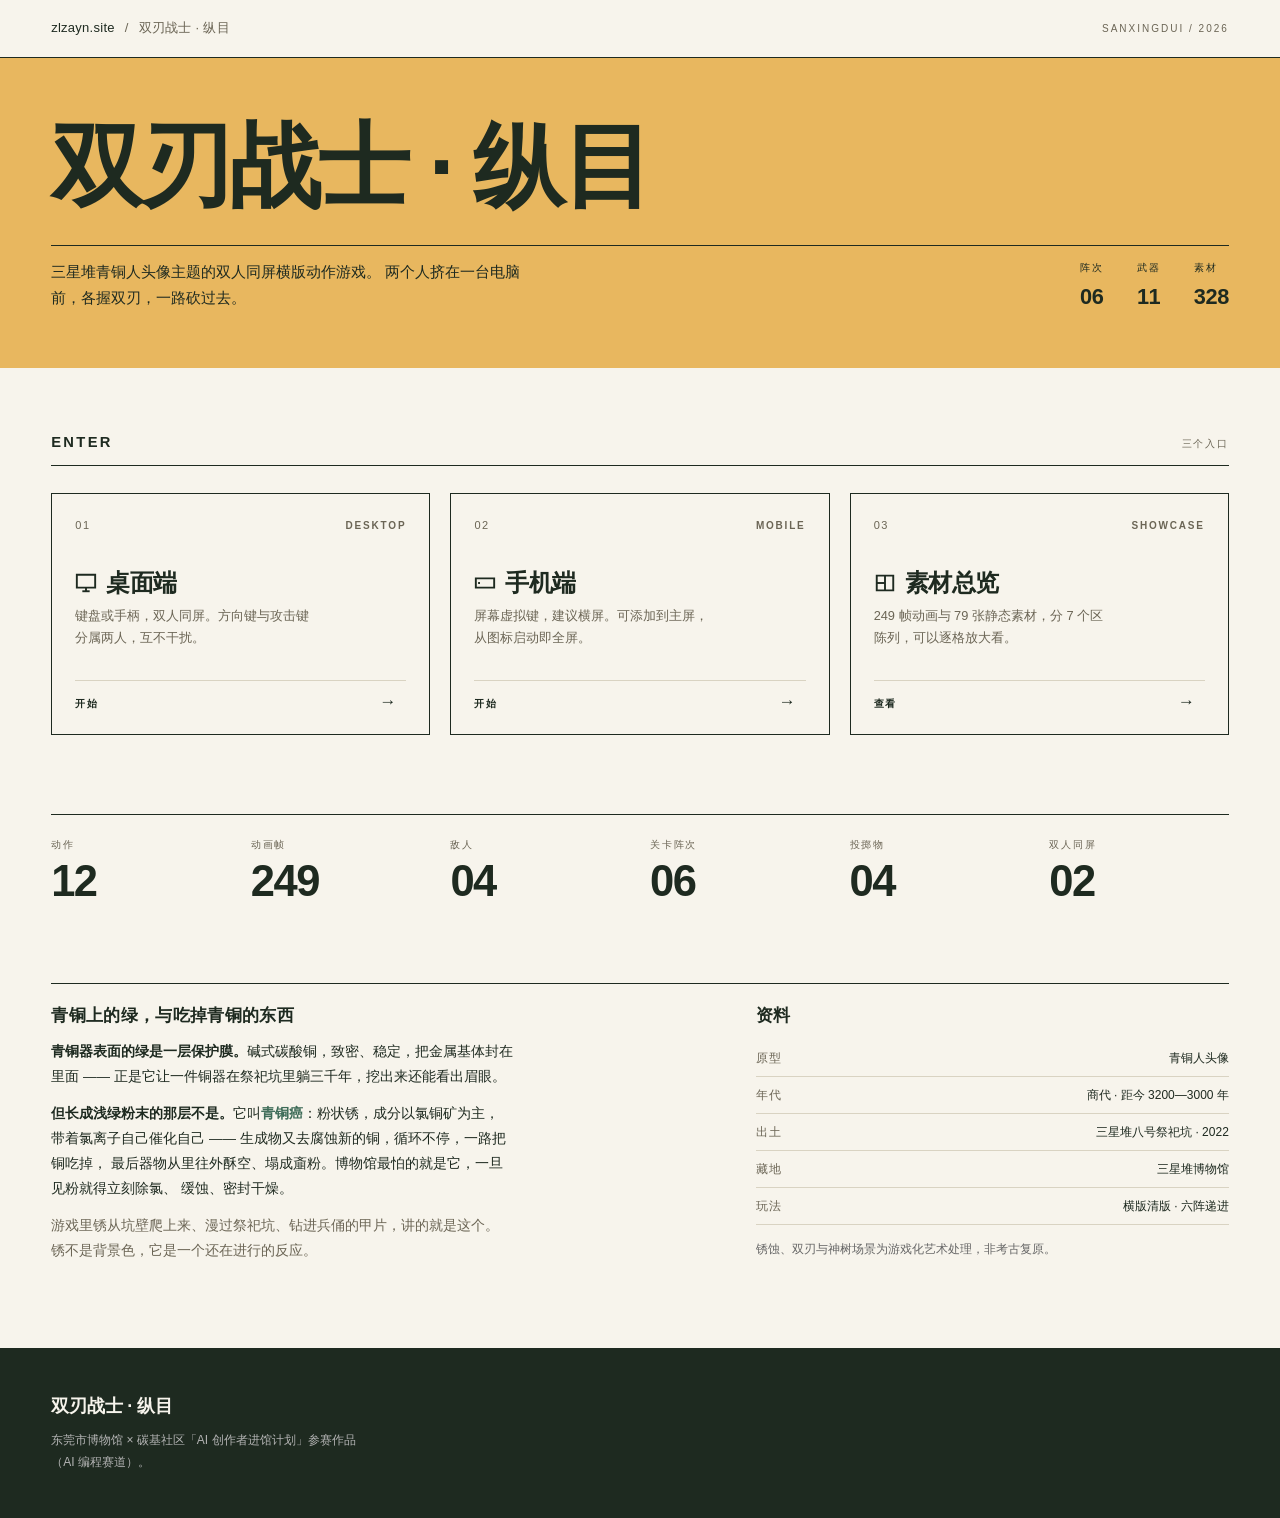
==== commit 43cad1f0: "refactor(hub): 删掉页脚的入口与索引两栏 三个入口在卡片里、返回首页在顶栏面包屑里，页脚重复列一遍是同一份信息写两处。 连带清掉只服务这两栏的 .foot-a/-b/-c、.foot h" ====
--- a/hub.html
+++ b/hub.html
@@ -6,7 +6,12 @@
 <title>双刃战士 · 纵目 — 入口</title>
 <meta name="description" content="三星堆青铜人头像主题的双人同屏横版动作游戏：桌面端、手机端、素材总览。">
 <meta name="theme-color" content="#f7f4ec">
-<link rel="icon" href="play/assets/icon/favicon.ico">
+<!-- 图标与 showcase 页同一套（assets/icon/，透明底）。带 ?v= 是因为这些文件
+     被 Caddy 以 max-age=30 天缓存，不带版本号的话改完图浏览器还在用旧的深色底那张。 -->
+<link rel="icon" href="play/assets/icon/favicon.ico?v=20261030a" sizes="any">
+<link rel="icon" type="image/png" sizes="32x32" href="play/assets/icon/icon-32.png?v=20261030a">
+<link rel="icon" type="image/png" sizes="16x16" href="play/assets/icon/icon-16.png?v=20261030a">
+<link rel="apple-touch-icon" sizes="180x180" href="play/assets/icon/apple-touch-icon.png?v=20261030a">
 <style>
   /* ==================================================================
      项目二级索引 — 瑞士式骨架，青铜配色
@@ -432,17 +437,12 @@
     color:var(--paper);
   }
 
+  /* 页脚只有署名与一行出处：三个入口在上面的卡片里，返回首页在顶栏面包屑里，
+     页脚再列一遍就是同一份信息写两处，删掉。 */
   .foot-in{
-    display:grid;
-    grid-template-columns:repeat(12,1fr);
-    gap:clamp(16px,2.4vw,40px);
     padding-top:clamp(32px,5vh,56px);
     padding-bottom:clamp(32px,5vh,56px);
   }
-
-  .foot-a{grid-column:span 6}
-  .foot-b{grid-column:span 3}
-  .foot-c{grid-column:span 3;justify-self:end}
 
   .foot .mark{
     font-size:clamp(15px,1.6vw,18px);
@@ -458,28 +458,6 @@
     max-width:46ch;
   }
 
-  .foot h4{
-    margin:0 0 10px;
-    font-size:10px;
-    font-weight:700;
-    letter-spacing:0.18em;
-    text-transform:uppercase;
-    color:#b3b3b3;
-  }
-
-  .foot ul{list-style:none;margin:0;padding:0}
-  .foot li{margin-bottom:7px}
-
-  .foot a{
-    color:var(--paper);
-    text-decoration:none;
-    font-size:13px;
-    transition:color 150ms ease-out;
-  }
-
-  /* 深墨绿底上陶土棕只有 2.5:1，看不清 —— 深底上的 hover 一律用金黄 */
-  .foot a:hover{color:var(--gold)}
-
   /* ------------------------------------------------------------ 选中文字
 
      默认蓝在这套青铜配色里同样出戏。选中用 hero 那一块的金黄实底
@@ -495,8 +473,6 @@
     outline:2px solid var(--ink);
     outline-offset:3px;
   }
-
-  .foot a:focus-visible{outline-color:var(--paper)}
 
   @media (prefers-reduced-motion: reduce){
     *{transition:none !important}
@@ -523,7 +499,6 @@
     .hero-sub dl{justify-self:start;margin-top:6px;flex-wrap:wrap}
     .card{grid-column:span 12;min-height:0}
     .fact{grid-column:span 4}
-    .foot-a,.foot-b,.foot-c{grid-column:span 12;justify-self:start}
   }
 </style>
 </head>
@@ -682,24 +657,8 @@
 
 <footer class="foot">
   <div class="wrap foot-in">
-    <div class="foot-a">
-      <span class="mark">双刃战士 · 纵目</span>
-      <p>东莞市博物馆 × 碳基社区「AI 创作者进馆计划」参赛作品（AI 编程赛道）。</p>
-    </div>
-    <div class="foot-b">
-      <h4>入口</h4>
-      <ul>
-        <li><a href="play/">桌面端</a></li>
-        <li><a href="play/mobile.html">手机端</a></li>
-        <li><a href="showcase/">素材总览</a></li>
-      </ul>
-    </div>
-    <div class="foot-c">
-      <h4>索引</h4>
-      <ul>
-        <li><a href="/">← 返回站点首页</a></li>
-      </ul>
-    </div>
+    <span class="mark">双刃战士 · 纵目</span>
+    <p>东莞市博物馆 × 碳基社区「AI 创作者进馆计划」参赛作品（AI 编程赛道）。</p>
   </div>
 </footer>
 
